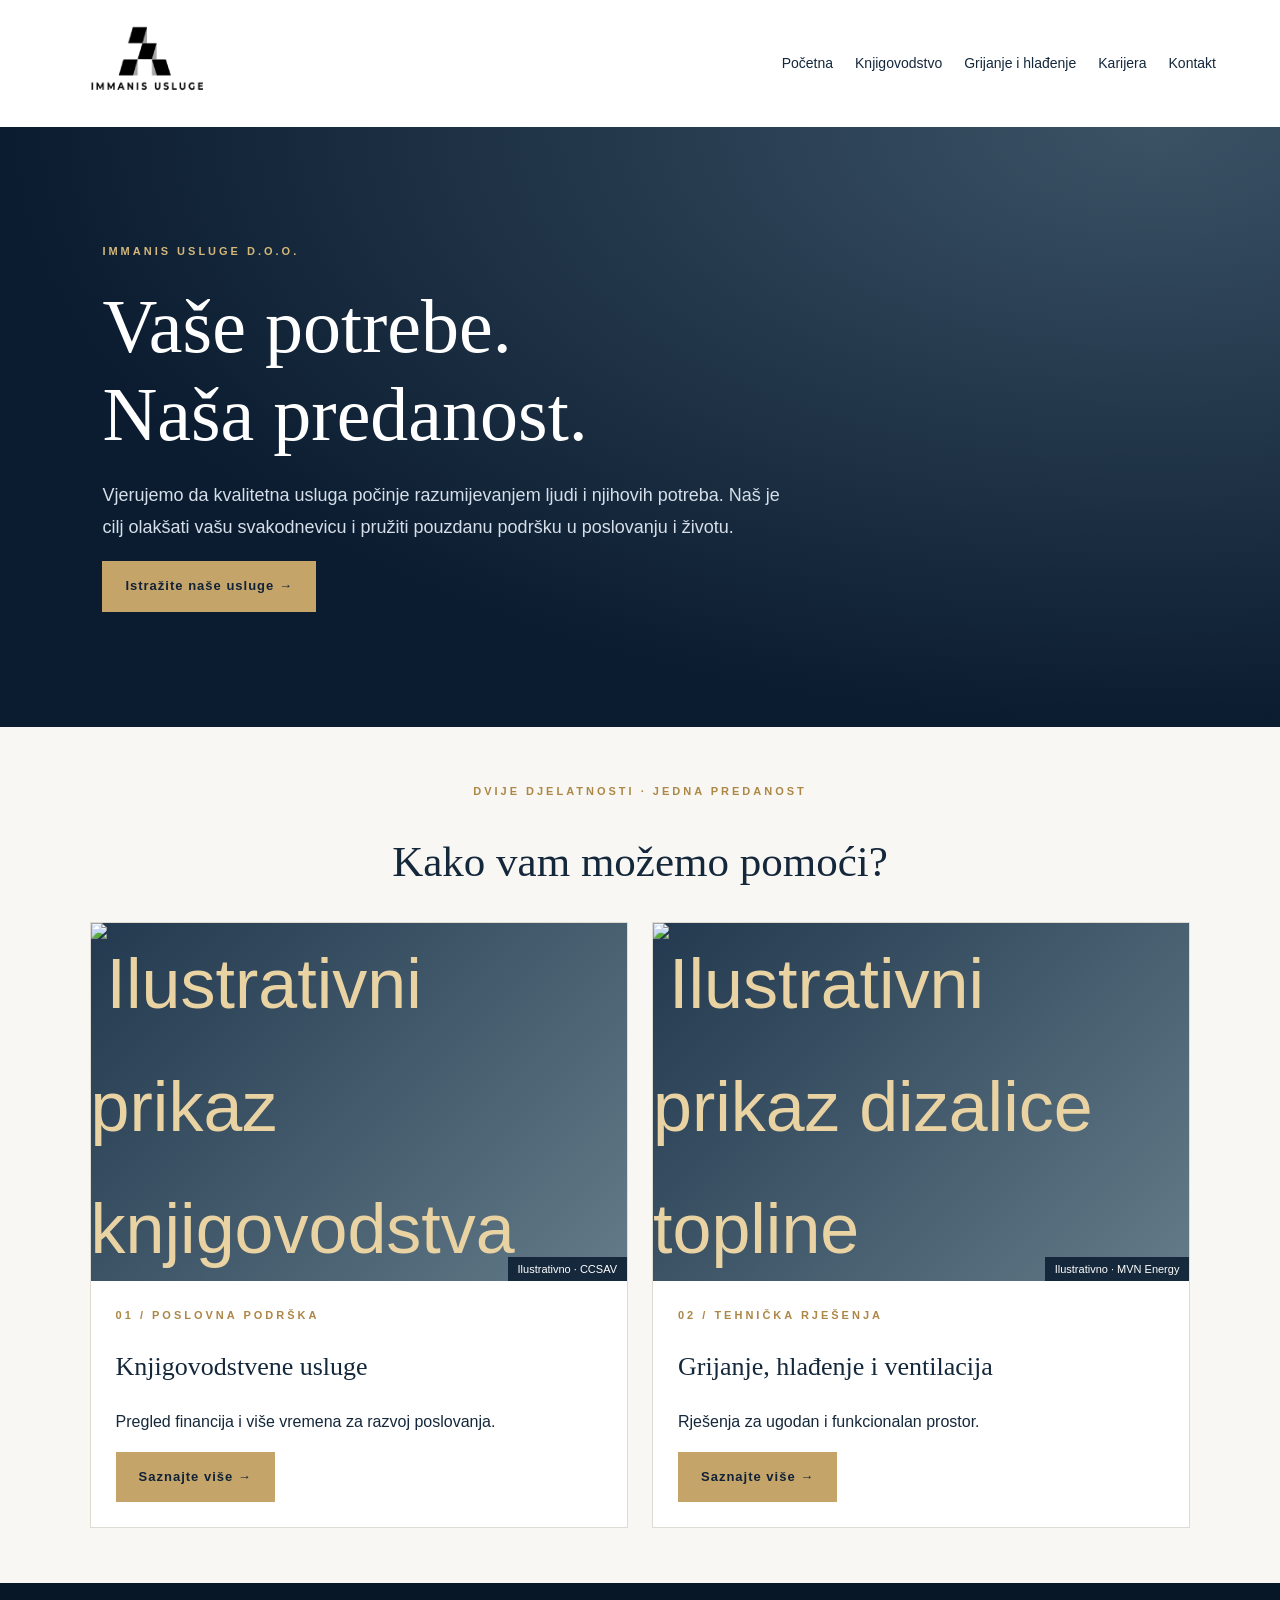
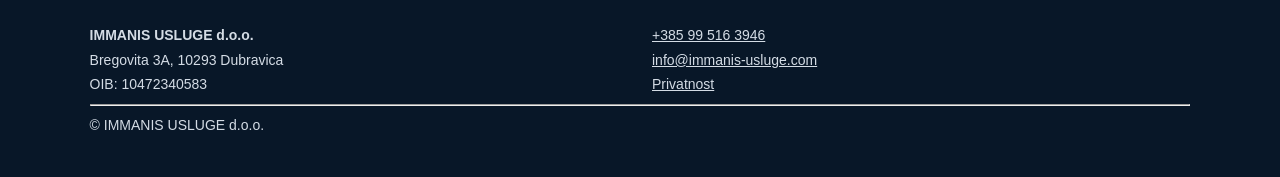
==== index.html @ 7a899213 "Add files via upload" ====
<!doctype html><html lang="hr"><head><meta charset="utf-8"><meta name="viewport" content="width=device-width,initial-scale=1"><title>Početna | IMMANIS USLUGE</title><meta name="description" content="IMMANIS USLUGE d.o.o. – knjigovodstvo, grijanje, hlađenje i ventilacija."><link rel="stylesheet" href="style.css"></head><body><header><a href="index.html"><img src="assets/logo.png" alt="IMMANIS USLUGE"></a><nav><a href="index.html">Početna</a><a href="knjigovodstvo.html">Knjigovodstvo</a><a href="grijanje.html">Grijanje i hlađenje</a><a href="karijera.html">Karijera</a><a href="kontakt.html">Kontakt</a></nav></header><main><div class="hero"><div class="eyebrow">IMMANIS USLUGE d.o.o.</div><h1>Vaše potrebe.<br>Naša predanost.</h1><p>Vjerujemo da kvalitetna usluga počinje razumijevanjem ljudi i njihovih potreba. Naš je cilj olakšati vašu svakodnevicu i pružiti pouzdanu podršku u poslovanju i životu.</p><a class="btn" href="#usluge">Istražite naše usluge →</a></div><section id="usluge"><div class="center eyebrow">Dvije djelatnosti · jedna predanost</div><h2 class="center">Kako vam možemo pomoći?</h2><div class="grid"><article class="tile"><div class="art photo"><img src="https://ccsav.ca/assets/blog-soutien-comptable-CUB9TzJM.jpg" alt="Ilustrativni prikaz knjigovodstva" referrerpolicy="no-referrer" onerror="this.hidden=true"><span class="image-label">Ilustrativno · CCSAV</span></div><div class="content"><div class="eyebrow">01 / Poslovna podrška</div><h3>Knjigovodstvene usluge</h3><p>Pregled financija i više vremena za razvoj poslovanja.</p><a class="btn" href="knjigovodstvo.html">Saznajte više →</a></div></article><article class="tile"><div class="art photo"><img src="https://static.wixstatic.com/media/0086c4_f9833650a8ee4ec6b3352a440ce0ace4~mv2.webp/v1/fill/w_1000%2Ch_667%2Cal_c%2Cq_85%2Cusm_0.66_1.00_0.01/0086c4_f9833650a8ee4ec6b3352a440ce0ace4~mv2.webp" alt="Ilustrativni prikaz dizalice topline" referrerpolicy="no-referrer" onerror="this.hidden=true"><span class="image-label">Ilustrativno · MVN Energy</span></div><div class="content"><div class="eyebrow">02 / Tehnička rješenja</div><h3>Grijanje, hlađenje i ventilacija</h3><p>Rješenja za ugodan i funkcionalan prostor.</p><a class="btn" href="grijanje.html">Saznajte više →</a></div></article></div></section></main><footer><div class="grid"><div><strong>IMMANIS USLUGE d.o.o.</strong><br>Bregovita 3A, 10293 Dubravica<br>OIB: 10472340583</div><div><a href="tel:+385995163946">+385 99 516 3946</a><br><a href="mailto:info@immanis-usluge.com">info@immanis-usluge.com</a><br><a href="privatnost.html">Privatnost</a></div></div><hr>© IMMANIS USLUGE d.o.o.</footer><script src="sadrzaj.js"></script><script src="site.js"></script></body></html>
---- style.css ----
*{box-sizing:border-box}body{margin:0;background:#f8f7f3;color:#15283b;font:16px/1.75 Arial,sans-serif}header{background:white;display:flex;align-items:center;justify-content:space-between;gap:24px;padding:18px max(5vw,20px);flex-wrap:wrap}header img{width:180px;display:block}nav{display:flex;gap:22px;flex-wrap:wrap}a{color:inherit}nav a{text-decoration:none;font-size:14px}a:hover{color:#98743b}.hero{background:radial-gradient(ellipse at 90% 0,#3b5265,#0b1c30 70%);color:white;padding:clamp(60px,9vw,140px) 8%}.eyebrow{font-size:11px;letter-spacing:3px;text-transform:uppercase;color:#ac8746;font-weight:bold}.hero .eyebrow{color:#d4b779}h1,h2,h3{font-family:Georgia,serif;font-weight:400;line-height:1.15}h1{font-size:clamp(38px,6vw,76px);margin:22px 0}h2{font-size:clamp(28px,4vw,43px)}h3{font-size:26px}.hero p{max-width:680px;color:#d6dfe9;font-size:18px}.btn{display:inline-block;background:#c5a46a;color:#102237;padding:14px 23px;text-decoration:none;font-weight:bold;font-size:13px;letter-spacing:1px;border:0;cursor:pointer}.btn:hover{background:#ddc18c;color:#102237}main section{padding:55px 7%}.grid{display:grid;grid-template-columns:repeat(auto-fit,minmax(min(100%,290px),1fr));gap:24px}.tile{background:white;border:1px solid #dedbd2;overflow:hidden}.content{padding:25px}.art{height:200px;background:linear-gradient(135deg,#22394f,#647b89);display:grid;place-items:center;color:#ead3a3;font-size:70px}.art img,.project img{width:100%;height:220px;object-fit:cover;display:block}.dark{background:#0b1c30;color:#f7f7f7}.dark .tile{background:#142a40;border-color:#3d5062}.dark p{color:#cbd5df}.project .art{height:180px}.muted{color:#64717c;font-size:14px}.dark .muted{color:#bbc7d2}footer{background:#081728;color:#d4dce5;padding:40px 7%;font-size:14px}footer a{color:inherit}iframe{width:100%;min-height:1050px;border:0;background:white}input,textarea,select{font:inherit;width:100%;padding:10px;border:1px solid #aaa}label{display:block;margin:12px 0}button{font:inherit} .notice{padding:18px;border-left:3px solid #c5a46a;background:#f0ece3}.center{text-align:center}@media(max-width:650px){header{gap:10px}nav{gap:12px}nav a{font-size:12px}main section{padding:35px 5%}.hero{padding:55px 5%}}
.art.photo{position:relative;height:clamp(220px,28vw,370px);overflow:hidden}.art.photo img{height:100%;position:absolute;inset:0}.image-label{position:absolute;bottom:0;right:0;background:#0b1c30dc;color:white;font:11px Arial;padding:6px 10px}.project img{height:260px;transition:transform .3s}.project a:hover img{transform:scale(1.025)}.photo-credit{font-size:12px;color:#d4b779;display:block}.photo-fallback{font-size:14px;padding:20px;text-align:center}.project h3{color:#d4b779}
.news-card .eyebrow{color:#d4b779;letter-spacing:1px}.news-card h3{font-size:25px;margin:12px 0}.news-card a{color:#d4b779;font-size:14px}.dark #news-filter{max-width:550px;margin-bottom:24px;background:#142a40;color:white;border:1px solid #718195}.dark #news-filter::placeholder{color:#bdc8d0}
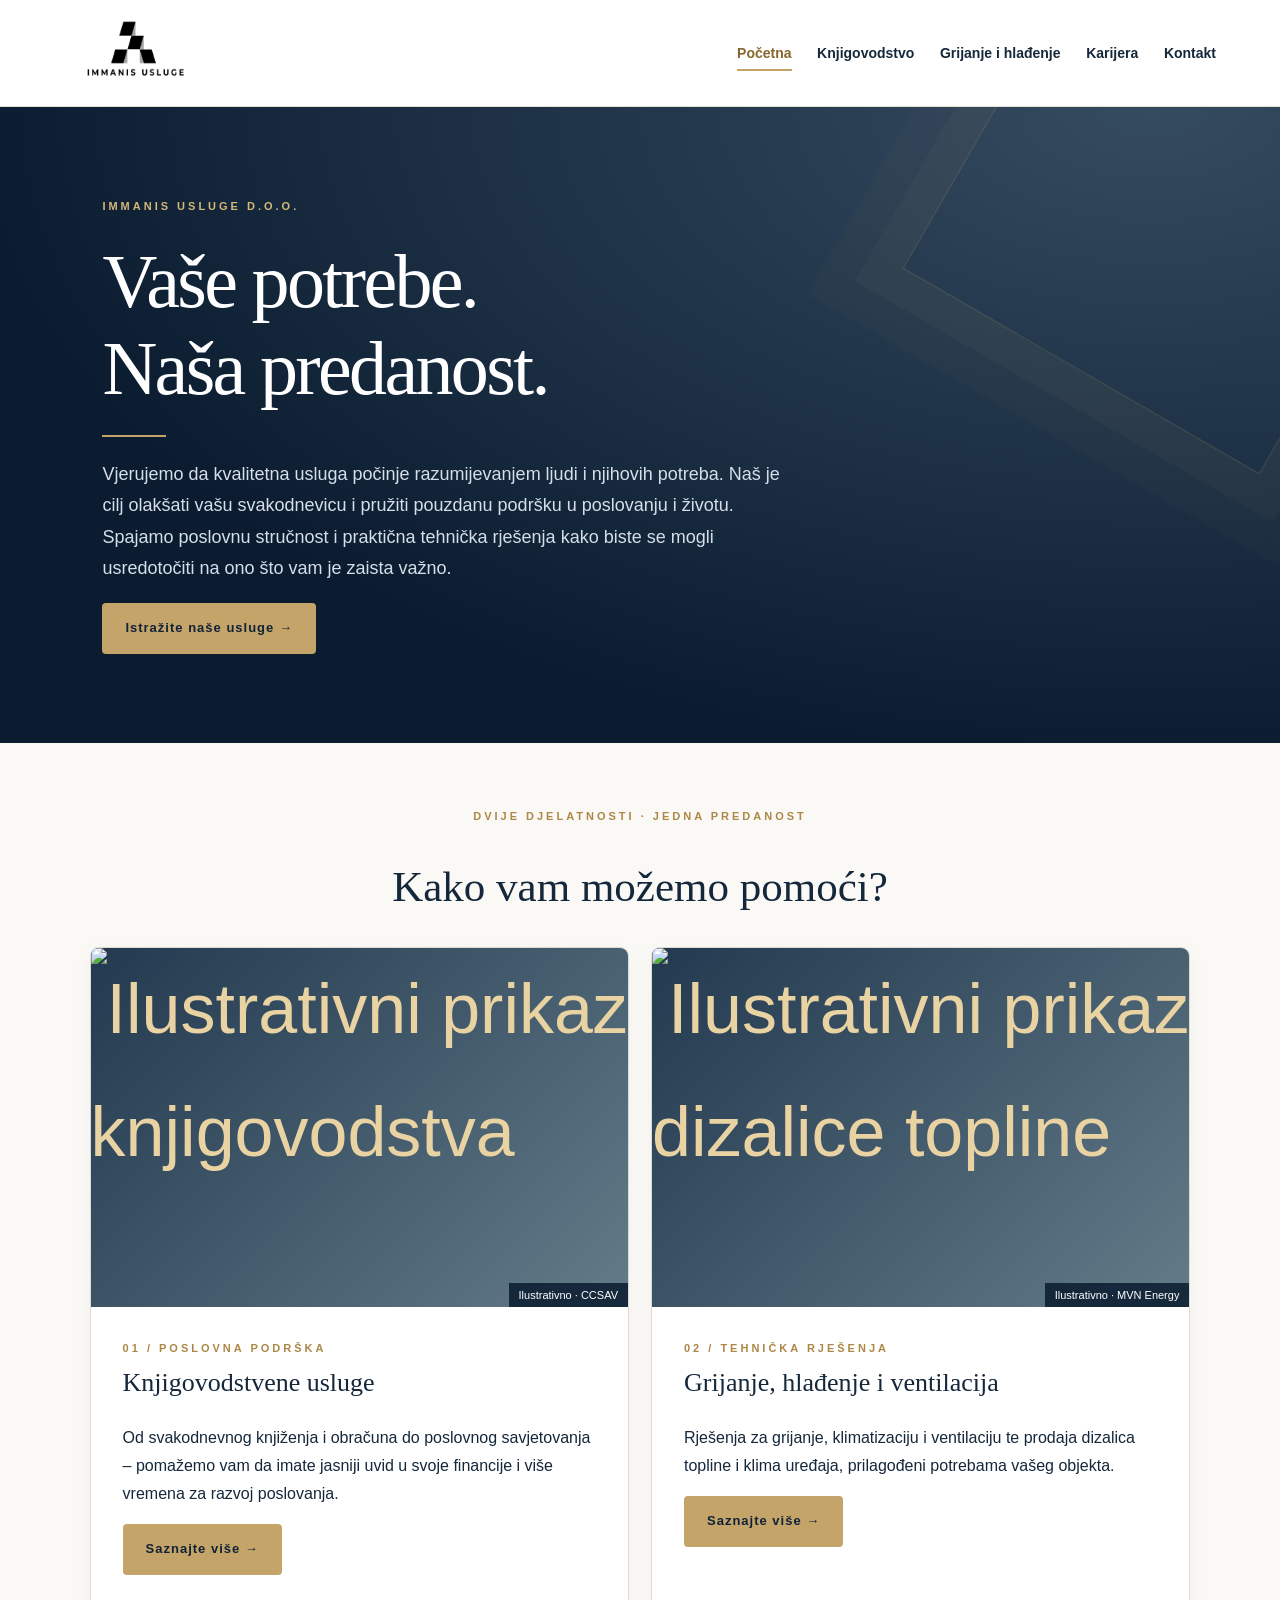
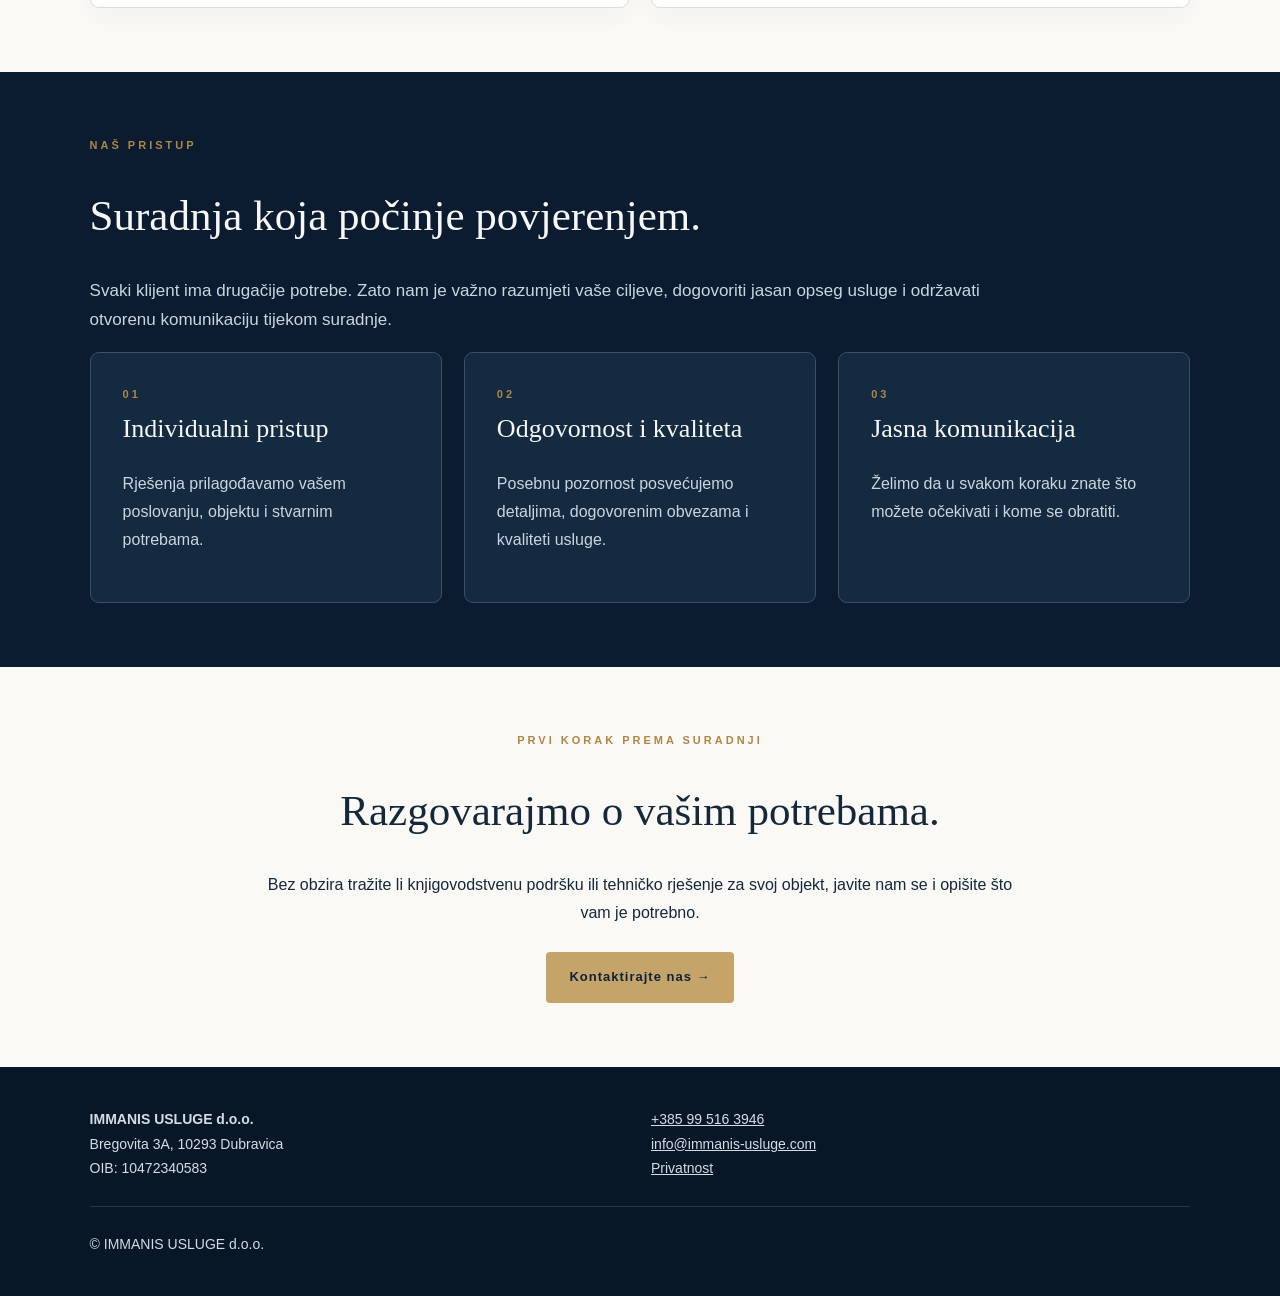
==== commit a382ef1a: "Add files via upload" ====
--- a/index.html
+++ b/index.html
@@ -1 +1 @@
-<!doctype html><html lang="hr"><head><meta charset="utf-8"><meta name="viewport" content="width=device-width,initial-scale=1"><title>Početna | IMMANIS USLUGE</title><meta name="description" content="IMMANIS USLUGE d.o.o. – knjigovodstvo, grijanje, hlađenje i ventilacija."><link rel="stylesheet" href="style.css"></head><body><header><a href="index.html"><img src="assets/logo.png" alt="IMMANIS USLUGE"></a><nav><a href="index.html">Početna</a><a href="knjigovodstvo.html">Knjigovodstvo</a><a href="grijanje.html">Grijanje i hlađenje</a><a href="karijera.html">Karijera</a><a href="kontakt.html">Kontakt</a></nav></header><main><div class="hero"><div class="eyebrow">IMMANIS USLUGE d.o.o.</div><h1>Vaše potrebe.<br>Naša predanost.</h1><p>Vjerujemo da kvalitetna usluga počinje razumijevanjem ljudi i njihovih potreba. Naš je cilj olakšati vašu svakodnevicu i pružiti pouzdanu podršku u poslovanju i životu.</p><a class="btn" href="#usluge">Istražite naše usluge →</a></div><section id="usluge"><div class="center eyebrow">Dvije djelatnosti · jedna predanost</div><h2 class="center">Kako vam možemo pomoći?</h2><div class="grid"><article class="tile"><div class="art photo"><img src="https://ccsav.ca/assets/blog-soutien-comptable-CUB9TzJM.jpg" alt="Ilustrativni prikaz knjigovodstva" referrerpolicy="no-referrer" onerror="this.hidden=true"><span class="image-label">Ilustrativno · CCSAV</span></div><div class="content"><div class="eyebrow">01 / Poslovna podrška</div><h3>Knjigovodstvene usluge</h3><p>Pregled financija i više vremena za razvoj poslovanja.</p><a class="btn" href="knjigovodstvo.html">Saznajte više →</a></div></article><article class="tile"><div class="art photo"><img src="https://static.wixstatic.com/media/0086c4_f9833650a8ee4ec6b3352a440ce0ace4~mv2.webp/v1/fill/w_1000%2Ch_667%2Cal_c%2Cq_85%2Cusm_0.66_1.00_0.01/0086c4_f9833650a8ee4ec6b3352a440ce0ace4~mv2.webp" alt="Ilustrativni prikaz dizalice topline" referrerpolicy="no-referrer" onerror="this.hidden=true"><span class="image-label">Ilustrativno · MVN Energy</span></div><div class="content"><div class="eyebrow">02 / Tehnička rješenja</div><h3>Grijanje, hlađenje i ventilacija</h3><p>Rješenja za ugodan i funkcionalan prostor.</p><a class="btn" href="grijanje.html">Saznajte više →</a></div></article></div></section></main><footer><div class="grid"><div><strong>IMMANIS USLUGE d.o.o.</strong><br>Bregovita 3A, 10293 Dubravica<br>OIB: 10472340583</div><div><a href="tel:+385995163946">+385 99 516 3946</a><br><a href="mailto:info@immanis-usluge.com">info@immanis-usluge.com</a><br><a href="privatnost.html">Privatnost</a></div></div><hr>© IMMANIS USLUGE d.o.o.</footer><script src="sadrzaj.js"></script><script src="site.js"></script></body></html>+<!doctype html><html lang="hr"><head><meta charset="utf-8"><meta name="viewport" content="width=device-width,initial-scale=1"><title>Početna | IMMANIS USLUGE</title><meta name="description" content="IMMANIS USLUGE d.o.o. – knjigovodstvo, grijanje, hlađenje i ventilacija."><link rel="stylesheet" href="style.css"></head><body><header><a href="index.html"><img src="assets/logo.png" alt="IMMANIS USLUGE"></a><nav><a href="index.html" aria-current="page">Početna</a><a href="knjigovodstvo.html">Knjigovodstvo</a><a href="grijanje.html">Grijanje i hlađenje</a><a href="karijera.html">Karijera</a><a href="kontakt.html">Kontakt</a></nav></header><main><div class="hero"><div class="eyebrow">IMMANIS USLUGE d.o.o.</div><h1>Vaše potrebe.<br>Naša predanost.</h1><p>Vjerujemo da kvalitetna usluga počinje razumijevanjem ljudi i njihovih potreba. Naš je cilj olakšati vašu svakodnevicu i pružiti pouzdanu podršku u poslovanju i životu. Spajamo poslovnu stručnost i praktična tehnička rješenja kako biste se mogli usredotočiti na ono što vam je zaista važno.</p><a class="btn" href="#usluge">Istražite naše usluge →</a></div><section id="usluge"><div class="center eyebrow">Dvije djelatnosti · jedna predanost</div><h2 class="center">Kako vam možemo pomoći?</h2><div class="grid"><article class="tile"><div class="art photo"><img src="https://ccsav.ca/assets/blog-soutien-comptable-CUB9TzJM.jpg" alt="Ilustrativni prikaz knjigovodstva" referrerpolicy="no-referrer" onerror="this.hidden=true"><span class="image-label">Ilustrativno · CCSAV</span></div><div class="content"><div class="eyebrow">01 / Poslovna podrška</div><h3>Knjigovodstvene usluge</h3><p>Od svakodnevnog knjiženja i obračuna do poslovnog savjetovanja – pomažemo vam da imate jasniji uvid u svoje financije i više vremena za razvoj poslovanja.</p><a class="btn" href="knjigovodstvo.html">Saznajte više →</a></div></article><article class="tile"><div class="art photo"><img src="https://static.wixstatic.com/media/0086c4_f9833650a8ee4ec6b3352a440ce0ace4~mv2.webp/v1/fill/w_1000%2Ch_667%2Cal_c%2Cq_85%2Cusm_0.66_1.00_0.01/0086c4_f9833650a8ee4ec6b3352a440ce0ace4~mv2.webp" alt="Ilustrativni prikaz dizalice topline" referrerpolicy="no-referrer" onerror="this.hidden=true"><span class="image-label">Ilustrativno · MVN Energy</span></div><div class="content"><div class="eyebrow">02 / Tehnička rješenja</div><h3>Grijanje, hlađenje i ventilacija</h3><p>Rješenja za grijanje, klimatizaciju i ventilaciju te prodaja dizalica topline i klima uređaja, prilagođeni potrebama vašeg objekta.</p><a class="btn" href="grijanje.html">Saznajte više →</a></div></article></div></section><section class="dark"><div class="eyebrow">Naš pristup</div><h2>Suradnja koja počinje povjerenjem.</h2><p class="lead-copy">Svaki klijent ima drugačije potrebe. Zato nam je važno razumjeti vaše ciljeve, dogovoriti jasan opseg usluge i održavati otvorenu komunikaciju tijekom suradnje.</p><div class="grid"><article class="tile content"><div class="eyebrow">01</div><h3>Individualni pristup</h3><p>Rješenja prilagođavamo vašem poslovanju, objektu i stvarnim potrebama.</p></article><article class="tile content"><div class="eyebrow">02</div><h3>Odgovornost i kvaliteta</h3><p>Posebnu pozornost posvećujemo detaljima, dogovorenim obvezama i kvaliteti usluge.</p></article><article class="tile content"><div class="eyebrow">03</div><h3>Jasna komunikacija</h3><p>Želimo da u svakom koraku znate što možete očekivati i kome se obratiti.</p></article></div></section><section class="center"><div class="eyebrow">Prvi korak prema suradnji</div><h2>Razgovarajmo o vašim potrebama.</h2><p>Bez obzira tražite li knjigovodstvenu podršku ili tehničko rješenje za svoj objekt, javite nam se i opišite što vam je potrebno.</p><a class="btn" href="kontakt.html">Kontaktirajte nas →</a></section></main><footer><div class="grid"><div><strong>IMMANIS USLUGE d.o.o.</strong><br>Bregovita 3A, 10293 Dubravica<br>OIB: 10472340583</div><div><a href="tel:+385995163946">+385 99 516 3946</a><br><a href="mailto:info@immanis-usluge.com">info@immanis-usluge.com</a><br><a href="privatnost.html">Privatnost</a></div></div><hr>© IMMANIS USLUGE d.o.o.</footer><script src="config.js"></script><script src="baza.js"></script><script src="sadrzaj.js"></script><script src="site.js"></script></body></html>
--- a/style.css
+++ b/style.css
@@ -1,3 +1,12 @@
 *{box-sizing:border-box}body{margin:0;background:#f8f7f3;color:#15283b;font:16px/1.75 Arial,sans-serif}header{background:white;display:flex;align-items:center;justify-content:space-between;gap:24px;padding:18px max(5vw,20px);flex-wrap:wrap}header img{width:180px;display:block}nav{display:flex;gap:22px;flex-wrap:wrap}a{color:inherit}nav a{text-decoration:none;font-size:14px}a:hover{color:#98743b}.hero{background:radial-gradient(ellipse at 90% 0,#3b5265,#0b1c30 70%);color:white;padding:clamp(60px,9vw,140px) 8%}.eyebrow{font-size:11px;letter-spacing:3px;text-transform:uppercase;color:#ac8746;font-weight:bold}.hero .eyebrow{color:#d4b779}h1,h2,h3{font-family:Georgia,serif;font-weight:400;line-height:1.15}h1{font-size:clamp(38px,6vw,76px);margin:22px 0}h2{font-size:clamp(28px,4vw,43px)}h3{font-size:26px}.hero p{max-width:680px;color:#d6dfe9;font-size:18px}.btn{display:inline-block;background:#c5a46a;color:#102237;padding:14px 23px;text-decoration:none;font-weight:bold;font-size:13px;letter-spacing:1px;border:0;cursor:pointer}.btn:hover{background:#ddc18c;color:#102237}main section{padding:55px 7%}.grid{display:grid;grid-template-columns:repeat(auto-fit,minmax(min(100%,290px),1fr));gap:24px}.tile{background:white;border:1px solid #dedbd2;overflow:hidden}.content{padding:25px}.art{height:200px;background:linear-gradient(135deg,#22394f,#647b89);display:grid;place-items:center;color:#ead3a3;font-size:70px}.art img,.project img{width:100%;height:220px;object-fit:cover;display:block}.dark{background:#0b1c30;color:#f7f7f7}.dark .tile{background:#142a40;border-color:#3d5062}.dark p{color:#cbd5df}.project .art{height:180px}.muted{color:#64717c;font-size:14px}.dark .muted{color:#bbc7d2}footer{background:#081728;color:#d4dce5;padding:40px 7%;font-size:14px}footer a{color:inherit}iframe{width:100%;min-height:1050px;border:0;background:white}input,textarea,select{font:inherit;width:100%;padding:10px;border:1px solid #aaa}label{display:block;margin:12px 0}button{font:inherit} .notice{padding:18px;border-left:3px solid #c5a46a;background:#f0ece3}.center{text-align:center}@media(max-width:650px){header{gap:10px}nav{gap:12px}nav a{font-size:12px}main section{padding:35px 5%}.hero{padding:55px 5%}}
 .art.photo{position:relative;height:clamp(220px,28vw,370px);overflow:hidden}.art.photo img{height:100%;position:absolute;inset:0}.image-label{position:absolute;bottom:0;right:0;background:#0b1c30dc;color:white;font:11px Arial;padding:6px 10px}.project img{height:260px;transition:transform .3s}.project a:hover img{transform:scale(1.025)}.photo-credit{font-size:12px;color:#d4b779;display:block}.photo-fallback{font-size:14px;padding:20px;text-align:center}.project h3{color:#d4b779}
 .news-card .eyebrow{color:#d4b779;letter-spacing:1px}.news-card h3{font-size:25px;margin:12px 0}.news-card a{color:#d4b779;font-size:14px}.dark #news-filter{max-width:550px;margin-bottom:24px;background:#142a40;color:white;border:1px solid #718195}.dark #news-filter::placeholder{color:#bdc8d0}
+
+.native-form{max-width:760px;background:white;border:1px solid #dedbd2;padding:clamp(20px,4vw,42px);margin:20px auto}.native-form label{font-weight:600}.native-form input,.native-form select,.native-form textarea{display:block;margin-top:6px;border-color:#b5b7b9;border-radius:3px;font-weight:400}.native-form .trap{position:absolute;left:-10000px;width:1px;height:1px;overflow:hidden}.form-status{font-weight:600}.native-form button:disabled{opacity:.6}
+
+.lead-copy{max-width:900px;font-size:17px}.package-intro{background:#eeeae0}.form-intro{max-width:1000px;margin:0 auto 35px}.form-intro .grid{margin-top:25px}.form-intro h3{font-size:23px;margin:10px 0}.package-note{margin-top:30px;padding-top:12px;border-top:1px solid #dedbd2}.package-note h3{font-size:24px;margin-bottom:10px}.package-note p{font-weight:400}.center>p{max-width:760px;margin:15px auto 25px}
+
+.btn-quote{font-size:16px;padding:19px 30px;box-shadow:0 5px 18px #0002;border:1px solid #e4c78e}.hero .quote-caption{font-size:14px;margin-top:12px}.quote-panel{margin-top:32px;background:#0b1c30;color:#fff;padding:clamp(22px,4vw,40px);display:flex;align-items:center;justify-content:space-between;flex-wrap:wrap;gap:24px;border-left:5px solid #c5a46a}.quote-panel>div{flex:1 1 320px}.quote-panel h2{margin:12px 0;font-size:clamp(25px,3vw,36px)}.quote-panel p{margin:0;color:#d6dfe9}.quote-panel .eyebrow{color:#d4b779}@media(max-width:650px){.btn-quote{text-align:center;width:100%}}
+
+/* V14 – polished editorial layout */
+:root{--ink:#0b1c30;--gold:#c5a46a;--paper:#faf9f6}html{scroll-behavior:smooth}body{background:var(--paper)}header{padding:14px max(5vw,20px);border-bottom:1px solid #e6dfd1}header img{width:155px}nav{align-items:center;gap:clamp(12px,2vw,30px)}nav a{padding:9px 0;position:relative;font-weight:600}nav a[aria-current=page]{color:#87652d}nav a[aria-current=page]:after{content:'';position:absolute;bottom:3px;left:0;right:0;height:2px;background:var(--gold)}.hero{position:relative;isolation:isolate;overflow:hidden;padding:clamp(48px,7vw,100px) 8%;background:radial-gradient(ellipse at 90% 0,#354b60,#0b1c30 72%)}.hero:after{content:'';position:absolute;z-index:-1;width:410px;height:410px;right:-110px;top:-120px;border:1px solid #c5a46a35;transform:rotate(30deg);box-shadow:0 0 0 35px #c5a46a09,0 0 0 70px #c5a46a06;pointer-events:none}.hero h1{letter-spacing:-.035em;max-width:1000px}.hero h1:after{content:'';display:block;width:64px;height:2px;background:var(--gold);margin-top:22px}.btn{border-radius:4px;transition:background .2s,box-shadow .2s}.btn:hover{box-shadow:0 5px 15px #0002}main section{padding:clamp(38px,5vw,72px) 7%}.tile{border-radius:9px;box-shadow:0 6px 24px #14283a0a}.tile h3{margin-top:10px}.content{padding:clamp(20px,2.5vw,32px)}.grid{gap:22px}.dark .tile{box-shadow:none}.quote-panel{border-radius:6px}.native-form{border-radius:10px;box-shadow:0 10px 35px #14283a0d}a:focus-visible,button:focus-visible,input:focus-visible,select:focus-visible,textarea:focus-visible{outline:3px solid #b58a41;outline-offset:3px}.news-jump{display:inline-block;color:#e8cf9c;font-size:14px;text-underline-offset:4px}.news-section{background:#f0ede6;color:#15283b;border-bottom:1px solid #e0d8c8}.news-section h2{margin:10px 0 14px}.news-section p{color:#46576a}.news-section .muted{color:#536478}.news-section .tile{background:#fff;color:#15283b;border:1px solid #ded7ca;border-top:3px solid #c5a46a;display:flex;flex-direction:column}.news-section .news-card .eyebrow{color:#87652d;font-size:11px}.news-section .news-card a{color:#76551e;margin-top:auto;padding-top:12px;font-weight:bold}.news-section .news-card h3{font-size:clamp(22px,2vw,27px)}.news-section #news-filter{background:#fff;color:#15283b;border:1px solid #bfb5a3;border-radius:4px}.news-section #news-filter::placeholder{color:#64717c}.news-toggle{margin-top:24px;background:#10243a;color:white}.news-toggle:hover{background:#263d52;color:white}.news-toggle[hidden]{display:none}.news-section>p>a{color:#76551e;text-underline-offset:3px}footer hr{border:0;border-top:1px solid #ffffff22;margin:25px 0} @media(max-width:650px){header img{width:130px}nav{gap:12px}nav a{font-size:12px}.hero:after{opacity:.5}.hero h1{font-size:clamp(35px,9vw,52px)}.news-section .grid{grid-template-columns:1fr}}@media(prefers-reduced-motion:reduce){html{scroll-behavior:auto}*{transition:none!important}}
